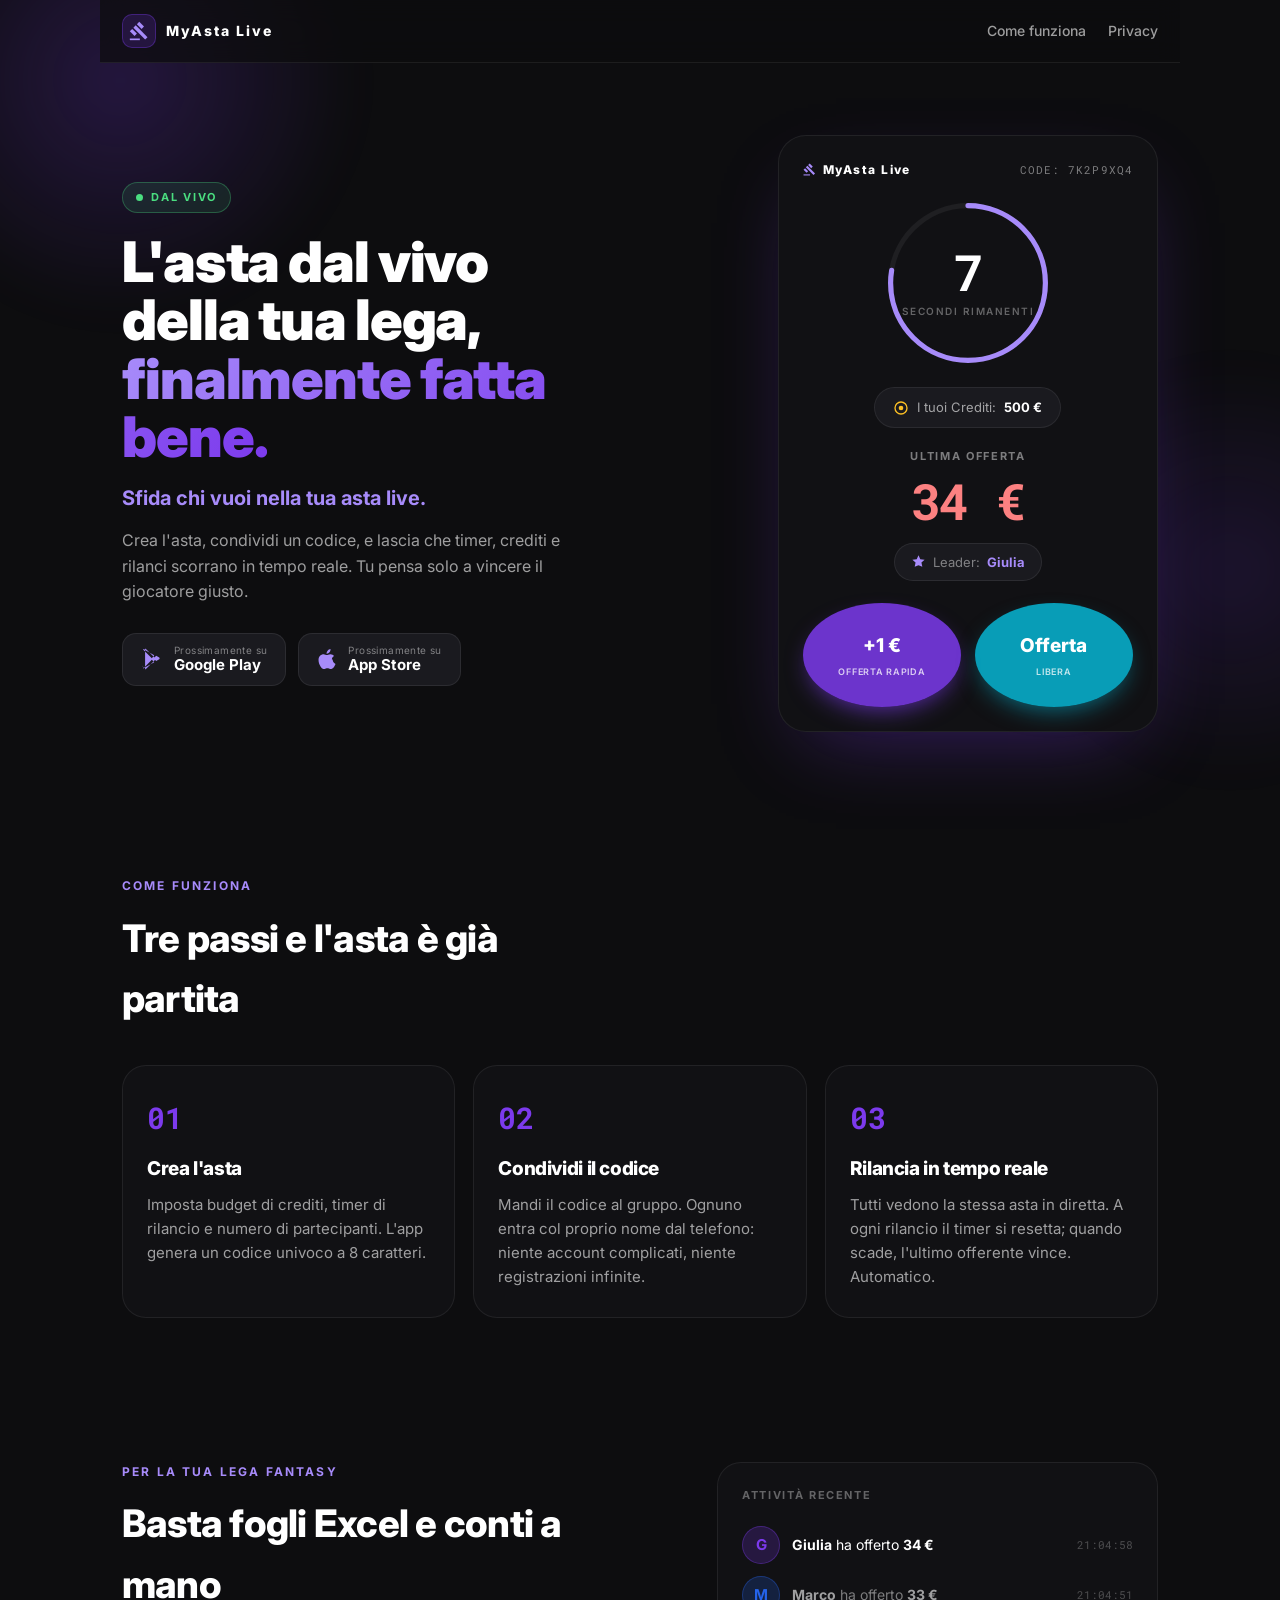
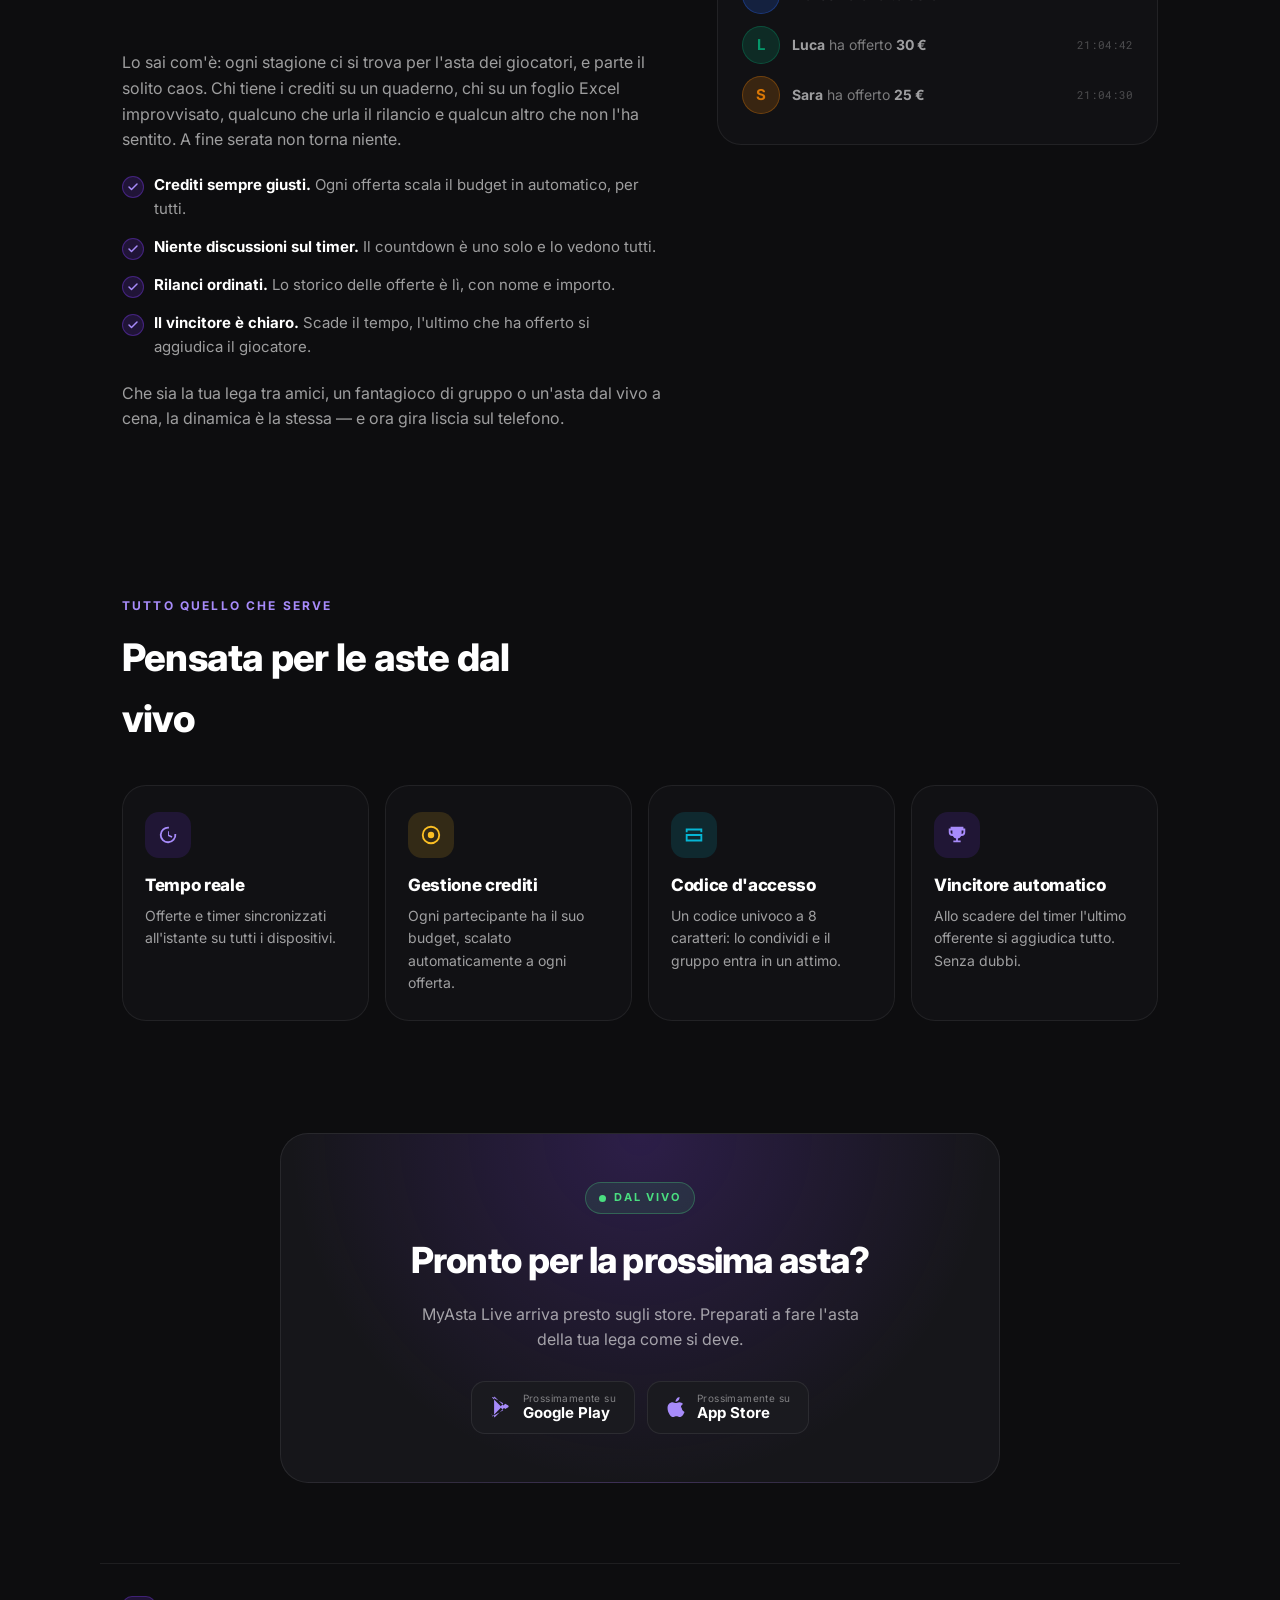
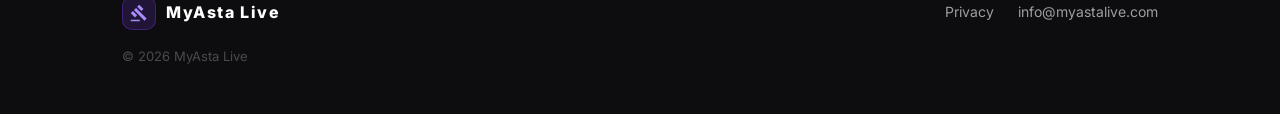
==== index.html @ bfded69b "feat: add landing page and privacy policy" ====
<!DOCTYPE html>
<html lang="it">
<head>
  <meta charset="UTF-8" />
  <meta name="viewport" content="width=device-width, initial-scale=1.0" />
  <title>MyAsta Live — Sfida chi vuoi nella tua asta live</title>
  <meta name="description" content="MyAsta Live: l'app per creare e partecipare ad aste dal vivo in tempo reale. Crea l'asta, condividi un codice, rilancia con timer e crediti gestiti in automatico." />
  <meta name="theme-color" content="#0D0D0F" />

  <!-- Open Graph / Twitter -->
  <meta property="og:type" content="website" />
  <meta property="og:title" content="MyAsta Live — Sfida chi vuoi nella tua asta live" />
  <meta property="og:description" content="Crea e gestisci aste dal vivo in tempo reale: codice d'accesso, timer di rilancio, crediti e vincitore automatico. Tutto dal telefono." />
  <meta property="og:url" content="https://myastalive.com/" />
  <meta property="og:image" content="branding/app_icon.png" />
  <meta name="twitter:card" content="summary_large_image" />
  <meta name="twitter:title" content="MyAsta Live — Sfida chi vuoi nella tua asta live" />
  <meta name="twitter:description" content="Crea e gestisci aste dal vivo in tempo reale, direttamente dal telefono." />
  <meta name="twitter:image" content="branding/app_icon.png" />

  <link rel="icon" type="image/png" href="branding/app_icon.png" />

  <!-- Google Fonts -->
  <link rel="preconnect" href="https://fonts.googleapis.com" />
  <link rel="preconnect" href="https://fonts.gstatic.com" crossorigin />
  <link href="https://fonts.googleapis.com/css2?family=Inter:wght@400;500;600;700;800;900&family=Roboto+Mono:wght@500;600;700&display=swap" rel="stylesheet" />

  <link rel="stylesheet" href="styles.css" />
</head>
<body>
  <!-- Glow ambientali di sfondo -->
  <div class="bg-glow bg-glow--1" aria-hidden="true"></div>
  <div class="bg-glow bg-glow--2" aria-hidden="true"></div>

  <!-- ===================== NAV ===================== -->
  <header class="nav">
    <a class="nav__brand" href="#top" aria-label="MyAsta Live — home">
      <span class="nav__logo" aria-hidden="true">
        <svg viewBox="0 0 24 24" width="20" height="20" role="img" aria-hidden="true">
          <g fill="#A78BFA">
            <path d="M1 21h12v2H1z"/>
            <path d="M5.245 8.07l2.83-2.827 14.14 14.142-2.828 2.828z"/>
            <path d="M12.317 1l5.657 5.656-2.83 2.83-5.654-5.66z"/>
            <path d="M3.825 9.485l5.657 5.657-2.828 2.83-5.66-5.66z"/>
          </g>
        </svg>
      </span>
      <span class="nav__name">MyAsta Live</span>
    </a>
    <nav class="nav__links" aria-label="Navigazione principale">
      <a href="#come-funziona">Come funziona</a>
      <a href="privacy.html">Privacy</a>
    </nav>
  </header>

  <main id="top">
    <!-- ===================== HERO ===================== -->
    <section class="hero">
      <div class="hero__copy">
        <span class="live-badge"><span class="live-badge__dot" aria-hidden="true"></span>DAL VIVO</span>
        <h1 class="hero__title">L'asta dal vivo<br />della tua lega,<br /><span class="grad">finalmente fatta bene.</span></h1>
        <p class="hero__subtitle">Sfida chi vuoi nella tua asta live.</p>
        <p class="hero__lead">Crea l'asta, condividi un codice, e lascia che timer, crediti e
          rilanci scorrano in tempo reale. Tu pensa solo a vincere il giocatore giusto.</p>

        <div class="store-cta" role="group" aria-label="Disponibilità sugli store">
          <span class="store-btn" aria-disabled="true">
            <svg class="store-btn__icon" viewBox="0 0 512 512" width="22" height="22" aria-hidden="true">
              <path fill="#A78BFA" d="M325 234L104 13a30 30 0 0 0-9 21v444a30 30 0 0 0 9 21l221-221-1-22zM47 480l205-205 56 56-217 125a30 30 0 0 1-44-12 30 30 0 0 1 0-36zM425 222l-72-41-62 62 62 62 72-41a30 30 0 0 0 0-42zM252 237L47 32a30 30 0 0 1 44 12l217 125-56 68z"/>
            </svg>
            <span class="store-btn__text">
              <small>Prossimamente su</small>
              <strong>Google Play</strong>
            </span>
          </span>
          <span class="store-btn" aria-disabled="true">
            <svg class="store-btn__icon" viewBox="0 0 384 512" width="20" height="20" aria-hidden="true">
              <path fill="#A78BFA" d="M318 268c-1-38 17-67 53-88-20-29-50-45-89-48-38-3-79 22-94 22-15 0-52-21-83-21-63 1-130 50-130 150 0 30 5 60 16 92 15 41 68 142 124 140 29-1 50-21 88-21 37 0 56 21 88 20 57-1 105-92 119-133-76-36-72-105-72-113zM256 84c30-36 27-69 26-81-26 2-57 18-74 39-19 22-30 49-27 79 29 2 56-14 75-37z"/>
            </svg>
            <span class="store-btn__text">
              <small>Prossimamente su</small>
              <strong>App Store</strong>
            </span>
          </span>
        </div>
      </div>

      <!-- ===== CARD SIGNATURE: asta live ===== -->
      <div class="auction-card" id="auctionCard" aria-label="Anteprima di un'asta dal vivo in corso">
        <div class="auction-card__top">
          <span class="auction-card__brand">
            <svg viewBox="0 0 24 24" width="13" height="13" aria-hidden="true">
              <g fill="#A78BFA">
                <path d="M1 21h12v2H1z"/>
                <path d="M5.245 8.07l2.83-2.827 14.14 14.142-2.828 2.828z"/>
                <path d="M12.317 1l5.657 5.656-2.83 2.83-5.654-5.66z"/>
                <path d="M3.825 9.485l5.657 5.657-2.828 2.83-5.66-5.66z"/>
              </g>
            </svg>
            MyAsta Live
          </span>
          <span class="auction-card__code">CODE: 7K2P9XQ4</span>
        </div>

        <!-- Timer ad arco -->
        <div class="timer" role="img" aria-label="Timer di rilancio dell'asta">
          <svg class="timer__svg" viewBox="0 0 200 200" width="172" height="172">
            <circle class="timer__track" cx="100" cy="100" r="90" />
            <circle class="timer__arc" id="timerArc" cx="100" cy="100" r="90"
                    transform="rotate(-90 100 100)" />
          </svg>
          <div class="timer__center">
            <span class="timer__value" id="timerValue">8</span>
            <span class="timer__label">SECONDI RIMANENTI</span>
          </div>
        </div>

        <!-- Crediti -->
        <div class="credits-pill">
          <svg viewBox="0 0 24 24" width="16" height="16" aria-hidden="true">
            <circle cx="12" cy="12" r="9" fill="none" stroke="#FBBF24" stroke-width="2"/>
            <circle cx="12" cy="12" r="3.5" fill="#FBBF24"/>
          </svg>
          <span>I tuoi Crediti:</span><strong>500 €</strong>
        </div>

        <!-- Offerta corrente -->
        <p class="auction-card__label">ULTIMA OFFERTA</p>
        <p class="auction-card__amount" id="bidAmount">34 €</p>

        <div class="leader-chip">
          <svg viewBox="0 0 24 24" width="15" height="15" aria-hidden="true">
            <path fill="#A78BFA" d="M12 2l2.9 6.3 6.9.7-5.1 4.6 1.4 6.8L12 17.8 5.9 20.4l1.4-6.8L2.2 9l6.9-.7z"/>
          </svg>
          <span>Leader:</span><strong id="leaderName">Giulia</strong>
        </div>

        <div class="bid-actions" aria-hidden="true">
          <span class="bid-btn bid-btn--quick">+1 €<small>OFFERTA RAPIDA</small></span>
          <span class="bid-btn bid-btn--free">Offerta<small>LIBERA</small></span>
        </div>
      </div>
    </section>

    <!-- ===================== COME FUNZIONA ===================== -->
    <section class="section" id="come-funziona">
      <p class="section__eyebrow">COME FUNZIONA</p>
      <h2 class="section__title">Tre passi e l'asta è già partita</h2>
      <div class="steps">
        <article class="step">
          <span class="step__num">01</span>
          <h3>Crea l'asta</h3>
          <p>Imposta budget di crediti, timer di rilancio e numero di partecipanti.
            L'app genera un codice univoco a 8 caratteri.</p>
        </article>
        <article class="step">
          <span class="step__num">02</span>
          <h3>Condividi il codice</h3>
          <p>Mandi il codice al gruppo. Ognuno entra col proprio nome dal telefono:
            niente account complicati, niente registrazioni infinite.</p>
        </article>
        <article class="step">
          <span class="step__num">03</span>
          <h3>Rilancia in tempo reale</h3>
          <p>Tutti vedono la stessa asta in diretta. A ogni rilancio il timer si resetta;
            quando scade, l'ultimo offerente vince. Automatico.</p>
        </article>
      </div>
    </section>

    <!-- ===================== PERCHÉ PIACE ALLE LEGHE ===================== -->
    <section class="section section--split" id="perche">
      <div class="split__text">
        <p class="section__eyebrow">PER LA TUA LEGA FANTASY</p>
        <h2 class="section__title">Basta fogli Excel e conti a mano</h2>
        <p class="split__lead">Lo sai com'è: ogni stagione ci si trova per l'asta dei giocatori,
          e parte il solito caos. Chi tiene i crediti su un quaderno, chi su un foglio Excel
          improvvisato, qualcuno che urla il rilancio e qualcun altro che non l'ha sentito.
          A fine serata non torna niente.</p>
        <ul class="check-list">
          <li><strong>Crediti sempre giusti.</strong> Ogni offerta scala il budget in automatico, per tutti.</li>
          <li><strong>Niente discussioni sul timer.</strong> Il countdown è uno solo e lo vedono tutti.</li>
          <li><strong>Rilanci ordinati.</strong> Lo storico delle offerte è lì, con nome e importo.</li>
          <li><strong>Il vincitore è chiaro.</strong> Scade il tempo, l'ultimo che ha offerto si aggiudica il giocatore.</li>
        </ul>
        <p class="split__lead">Che sia la tua lega tra amici, un fantagioco di gruppo o un'asta
          dal vivo a cena, la dinamica è la stessa — e ora gira liscia sul telefono.</p>
      </div>
      <div class="split__feed" aria-label="Esempio di storico offerte">
        <p class="feed__title">ATTIVITÀ RECENTE</p>
        <div class="feed__row feed__row--latest">
          <span class="feed__avatar" style="--c:#7C3AED">G</span>
          <p><strong>Giulia</strong> ha offerto <strong>34 €</strong></p>
          <time>21:04:58</time>
        </div>
        <div class="feed__row">
          <span class="feed__avatar" style="--c:#2563EB">M</span>
          <p><strong>Marco</strong> ha offerto <strong>33 €</strong></p>
          <time>21:04:51</time>
        </div>
        <div class="feed__row">
          <span class="feed__avatar" style="--c:#059669">L</span>
          <p><strong>Luca</strong> ha offerto <strong>30 €</strong></p>
          <time>21:04:42</time>
        </div>
        <div class="feed__row">
          <span class="feed__avatar" style="--c:#D97706">S</span>
          <p><strong>Sara</strong> ha offerto <strong>25 €</strong></p>
          <time>21:04:30</time>
        </div>
      </div>
    </section>

    <!-- ===================== FEATURE GRID ===================== -->
    <section class="section" id="funzioni">
      <p class="section__eyebrow">TUTTO QUELLO CHE SERVE</p>
      <h2 class="section__title">Pensata per le aste dal vivo</h2>
      <div class="features">
        <article class="feature">
          <span class="feature__icon feature__icon--violet" aria-hidden="true">
            <svg viewBox="0 0 24 24" width="22" height="22"><path fill="currentColor" d="M13 3a9 9 0 1 0 8 8h-2a7 7 0 1 1-6-6V3zm-1 5v5l4 2 .8-1.6L13 11.8V8h-1z"/></svg>
          </span>
          <h3>Tempo reale</h3>
          <p>Offerte e timer sincronizzati all'istante su tutti i dispositivi.</p>
        </article>
        <article class="feature">
          <span class="feature__icon feature__icon--gold" aria-hidden="true">
            <svg viewBox="0 0 24 24" width="22" height="22"><circle cx="12" cy="12" r="9" fill="none" stroke="currentColor" stroke-width="2"/><circle cx="12" cy="12" r="3.5" fill="currentColor"/></svg>
          </span>
          <h3>Gestione crediti</h3>
          <p>Ogni partecipante ha il suo budget, scalato automaticamente a ogni offerta.</p>
        </article>
        <article class="feature">
          <span class="feature__icon feature__icon--cyan" aria-hidden="true">
            <svg viewBox="0 0 24 24" width="22" height="22"><path fill="currentColor" d="M3 5h18v4h-2V7H5v2H3V5zm0 6h18v8H3v-8zm2 2v4h14v-4H5z"/></svg>
          </span>
          <h3>Codice d'accesso</h3>
          <p>Un codice univoco a 8 caratteri: lo condividi e il gruppo entra in un attimo.</p>
        </article>
        <article class="feature">
          <span class="feature__icon feature__icon--violet" aria-hidden="true">
            <svg viewBox="0 0 24 24" width="22" height="22"><path fill="currentColor" d="M5 3h14v2h2v4a4 4 0 0 1-4 4h-.5A5 5 0 0 1 13 15.9V18h3v2H8v-2h3v-2.1A5 5 0 0 1 7.5 13H7a4 4 0 0 1-4-4V5h2V3zm0 4v2a2 2 0 0 0 2 2V7H5zm14 0h-2v4a2 2 0 0 0 2-2V7z"/></svg>
          </span>
          <h3>Vincitore automatico</h3>
          <p>Allo scadere del timer l'ultimo offerente si aggiudica tutto. Senza dubbi.</p>
        </article>
      </div>
    </section>

    <!-- ===================== CTA FINALE ===================== -->
    <section class="final-cta">
      <div class="final-cta__inner">
        <span class="live-badge"><span class="live-badge__dot" aria-hidden="true"></span>DAL VIVO</span>
        <h2>Pronto per la prossima asta?</h2>
        <p>MyAsta Live arriva presto sugli store. Preparati a fare l'asta della tua lega
          come si deve.</p>
        <div class="store-cta store-cta--center" role="group" aria-label="Disponibilità sugli store">
          <span class="store-btn" aria-disabled="true">
            <svg class="store-btn__icon" viewBox="0 0 512 512" width="22" height="22" aria-hidden="true">
              <path fill="#A78BFA" d="M325 234L104 13a30 30 0 0 0-9 21v444a30 30 0 0 0 9 21l221-221-1-22zM47 480l205-205 56 56-217 125a30 30 0 0 1-44-12 30 30 0 0 1 0-36zM425 222l-72-41-62 62 62 62 72-41a30 30 0 0 0 0-42zM252 237L47 32a30 30 0 0 1 44 12l217 125-56 68z"/>
            </svg>
            <span class="store-btn__text"><small>Prossimamente su</small><strong>Google Play</strong></span>
          </span>
          <span class="store-btn" aria-disabled="true">
            <svg class="store-btn__icon" viewBox="0 0 384 512" width="20" height="20" aria-hidden="true">
              <path fill="#A78BFA" d="M318 268c-1-38 17-67 53-88-20-29-50-45-89-48-38-3-79 22-94 22-15 0-52-21-83-21-63 1-130 50-130 150 0 30 5 60 16 92 15 41 68 142 124 140 29-1 50-21 88-21 37 0 56 21 88 20 57-1 105-92 119-133-76-36-72-105-72-113zM256 84c30-36 27-69 26-81-26 2-57 18-74 39-19 22-30 49-27 79 29 2 56-14 75-37z"/>
            </svg>
            <span class="store-btn__text"><small>Prossimamente su</small><strong>App Store</strong></span>
          </span>
        </div>
      </div>
    </section>
  </main>

  <!-- ===================== FOOTER ===================== -->
  <footer class="footer">
    <div class="footer__brand">
      <span class="nav__logo" aria-hidden="true">
        <svg viewBox="0 0 24 24" width="18" height="18" aria-hidden="true">
          <g fill="#A78BFA">
            <path d="M1 21h12v2H1z"/>
            <path d="M5.245 8.07l2.83-2.827 14.14 14.142-2.828 2.828z"/>
            <path d="M12.317 1l5.657 5.656-2.83 2.83-5.654-5.66z"/>
            <path d="M3.825 9.485l5.657 5.657-2.828 2.83-5.66-5.66z"/>
          </g>
        </svg>
      </span>
      <span>MyAsta Live</span>
    </div>
    <nav class="footer__links" aria-label="Link footer">
      <a href="privacy.html">Privacy</a>
      <a href="mailto:info@myastalive.com">info@myastalive.com</a>
    </nav>
    <p class="footer__copy">© 2026 MyAsta Live</p>
  </footer>

  <script src="script.js"></script>
</body>
</html>
---- styles.css ----
/* =========================================================
   MyAsta Live — Landing page
   Palette e stile derivati 1:1 dal dark theme dell'app Flutter
   ========================================================= */

:root {
  --bg: #0D0D0F;
  --card: #111114;
  --card-2: #16161A;
  --surface: #1A1A1F;
  --surface-2: #1F1F25;

  --violet: #7C3AED;
  --violet-300: #A78BFA;
  --violet-700: #6D28D9;
  --cyan: #06B6D4;
  --gold: #FBBF24;
  --salmon: #FC8181;
  --green: #4ade80;

  --text: #FFFFFF;
  --text-60: rgba(255, 255, 255, 0.6);
  --text-45: rgba(255, 255, 255, 0.45);
  --text-35: rgba(255, 255, 255, 0.35);
  --text-25: rgba(255, 255, 255, 0.25);
  --border: rgba(255, 255, 255, 0.08);
  --border-soft: rgba(255, 255, 255, 0.07);

  --maxw: 1080px;
  --radius: 24px;
  --font: 'Inter', system-ui, -apple-system, Segoe UI, Roboto, sans-serif;
  --mono: 'Roboto Mono', ui-monospace, SFMono-Regular, Menlo, monospace;
}

* { box-sizing: border-box; }

html { scroll-behavior: smooth; }

body {
  margin: 0;
  background: var(--bg);
  color: var(--text);
  font-family: var(--font);
  line-height: 1.6;
  -webkit-font-smoothing: antialiased;
  overflow-x: hidden;
}

h1, h2, h3 { margin: 0; letter-spacing: -0.02em; }
p { margin: 0; }
a { color: inherit; text-decoration: none; }

:focus-visible {
  outline: 2px solid var(--violet-300);
  outline-offset: 3px;
  border-radius: 6px;
}

/* ===== Glow ambientali ===== */
.bg-glow {
  position: fixed;
  border-radius: 50%;
  filter: blur(20px);
  pointer-events: none;
  z-index: 0;
}
.bg-glow--1 {
  top: -160px; left: -120px;
  width: 480px; height: 480px;
  background: radial-gradient(circle, rgba(124, 58, 237, 0.22), transparent 70%);
}
.bg-glow--2 {
  top: 40%; right: -160px;
  width: 420px; height: 420px;
  background: radial-gradient(circle, rgba(124, 58, 237, 0.14), transparent 70%);
}

/* ===== Layout helpers ===== */
main { position: relative; z-index: 1; }

.section {
  max-width: var(--maxw);
  margin: 0 auto;
  padding: 72px 22px;
}

.section__eyebrow {
  color: var(--violet-300);
  font-size: 12px;
  font-weight: 700;
  letter-spacing: 0.18em;
  margin-bottom: 12px;
}
.section__title {
  font-size: clamp(26px, 5vw, 38px);
  font-weight: 800;
  margin-bottom: 36px;
  max-width: 18ch;
}

/* ===================== NAV ===================== */
.nav {
  position: sticky;
  top: 0;
  z-index: 20;
  display: flex;
  align-items: center;
  justify-content: space-between;
  gap: 16px;
  padding: 14px 22px;
  max-width: var(--maxw);
  margin: 0 auto;
  background: rgba(13, 13, 15, 0.72);
  backdrop-filter: blur(12px);
  border-bottom: 1px solid var(--border-soft);
}
.nav__brand { display: flex; align-items: center; gap: 10px; }
.nav__logo {
  display: inline-grid;
  place-items: center;
  width: 34px; height: 34px;
  border-radius: 10px;
  background: rgba(124, 58, 237, 0.18);
  border: 1px solid rgba(124, 58, 237, 0.35);
}
.nav__name { font-weight: 800; letter-spacing: 0.14em; font-size: 14px; }
.nav__links { display: flex; gap: 22px; }
.nav__links a {
  color: var(--text-60);
  font-size: 14px;
  font-weight: 500;
  transition: color 0.2s;
}
.nav__links a:hover { color: var(--text); }

/* ===================== HERO ===================== */
.hero {
  max-width: var(--maxw);
  margin: 0 auto;
  padding: 56px 22px 40px;
  display: grid;
  grid-template-columns: 1fr;
  gap: 48px;
  align-items: center;
}

.live-badge {
  display: inline-flex;
  align-items: center;
  gap: 8px;
  padding: 6px 13px;
  border-radius: 50px;
  background: rgba(74, 222, 128, 0.1);
  border: 1px solid rgba(74, 222, 128, 0.3);
  color: var(--green);
  font-size: 11px;
  font-weight: 700;
  letter-spacing: 0.16em;
}
.live-badge__dot {
  width: 7px; height: 7px;
  border-radius: 50%;
  background: var(--green);
  box-shadow: 0 0 0 0 rgba(74, 222, 128, 0.6);
  animation: pulse-dot 1.6s infinite;
}
@keyframes pulse-dot {
  0%   { box-shadow: 0 0 0 0 rgba(74, 222, 128, 0.55); }
  70%  { box-shadow: 0 0 0 8px rgba(74, 222, 128, 0); }
  100% { box-shadow: 0 0 0 0 rgba(74, 222, 128, 0); }
}

.hero__title {
  font-size: clamp(34px, 7vw, 56px);
  font-weight: 900;
  line-height: 1.04;
  margin: 20px 0 16px;
}
.grad {
  background: linear-gradient(120deg, var(--violet-300), var(--violet));
  -webkit-background-clip: text;
  background-clip: text;
  color: transparent;
}
.hero__subtitle {
  font-size: clamp(17px, 3.4vw, 20px);
  font-weight: 700;
  color: var(--violet-300);
  margin-bottom: 14px;
}
.hero__lead {
  color: var(--text-60);
  font-size: 16px;
  max-width: 46ch;
  margin-bottom: 28px;
}

/* ===== Store CTA ===== */
.store-cta { display: flex; flex-wrap: wrap; gap: 12px; }
.store-cta--center { justify-content: center; }
.store-btn {
  display: inline-flex;
  align-items: center;
  gap: 11px;
  padding: 11px 18px;
  border-radius: 14px;
  background: var(--surface);
  border: 1px solid var(--border);
  cursor: default;
  transition: transform 0.2s, border-color 0.2s;
}
.store-btn:hover { transform: translateY(-2px); border-color: rgba(124, 58, 237, 0.45); }
.store-btn__text { display: flex; flex-direction: column; line-height: 1.15; text-align: left; }
.store-btn__text small { font-size: 10px; color: var(--text-45); letter-spacing: 0.04em; }
.store-btn__text strong { font-size: 15px; font-weight: 700; }

/* ===================== CARD SIGNATURE ===================== */
.auction-card {
  justify-self: center;
  width: 100%;
  max-width: 380px;
  padding: 24px;
  background: var(--card);
  border: 1px solid var(--border-soft);
  border-radius: 28px;
  box-shadow: 0 30px 80px -30px rgba(124, 58, 237, 0.4);
}
.auction-card__top {
  display: flex;
  align-items: center;
  justify-content: space-between;
  margin-bottom: 18px;
}
.auction-card__brand {
  display: inline-flex;
  align-items: center;
  gap: 7px;
  font-size: 12px;
  font-weight: 800;
  letter-spacing: 0.12em;
}
.auction-card__code {
  font-family: var(--mono);
  font-size: 11px;
  color: var(--text-45);
  letter-spacing: 0.1em;
}

/* Timer ad arco */
.timer {
  position: relative;
  width: 172px; height: 172px;
  margin: 4px auto 18px;
  display: grid;
  place-items: center;
}
.timer.is-urgent { animation: timer-pulse 0.8s ease-in-out infinite alternate; }
@keyframes timer-pulse {
  from { transform: scale(1); }
  to   { transform: scale(1.06); }
}
.timer__svg { position: absolute; inset: 0; margin: auto; }
.timer__track {
  fill: none;
  stroke: rgba(255, 255, 255, 0.06);
  stroke-width: 6;
}
.timer__arc {
  fill: none;
  stroke: var(--violet-300);
  stroke-width: 6;
  stroke-linecap: round;
  transition: stroke 0.3s;
}
.timer__center { text-align: center; }
.timer__value {
  display: block;
  font-family: var(--mono);
  font-size: 50px;
  font-weight: 700;
  line-height: 1;
  letter-spacing: -0.04em;
}
.timer__label {
  display: block;
  margin-top: 6px;
  font-size: 10px;
  font-weight: 600;
  letter-spacing: 0.15em;
  color: var(--text-35);
}

/* Crediti pill */
.credits-pill {
  display: flex;
  align-items: center;
  justify-content: center;
  gap: 8px;
  margin: 0 auto 20px;
  width: fit-content;
  padding: 9px 18px;
  border-radius: 50px;
  background: var(--surface);
  border: 1px solid var(--border-soft);
  font-size: 13px;
  color: var(--text-60);
}
.credits-pill strong { color: var(--text); font-weight: 700; }

.auction-card__label {
  text-align: center;
  font-size: 11px;
  font-weight: 700;
  letter-spacing: 0.15em;
  color: var(--text-45);
}
.auction-card__amount {
  text-align: center;
  font-family: var(--mono);
  font-size: 50px;
  font-weight: 700;
  letter-spacing: -0.03em;
  line-height: 1.1;
  color: var(--salmon);
  margin: 8px 0 14px;
  transition: transform 0.18s ease;
}
.auction-card__amount.bump { transform: scale(1.12); }

.leader-chip {
  display: flex;
  align-items: center;
  justify-content: center;
  gap: 7px;
  margin: 0 auto 22px;
  width: fit-content;
  padding: 8px 16px;
  border-radius: 50px;
  background: var(--surface);
  border: 1px solid var(--border);
  font-size: 13px;
  color: var(--text-45);
}
.leader-chip strong { color: var(--violet-300); font-weight: 700; }

.bid-actions { display: flex; gap: 14px; }
.bid-btn {
  flex: 1;
  display: flex;
  flex-direction: column;
  align-items: center;
  justify-content: center;
  aspect-ratio: 1 / 1;
  max-height: 104px;
  border-radius: 50%;
  font-size: 19px;
  font-weight: 800;
  color: #fff;
}
.bid-btn small {
  margin-top: 4px;
  font-size: 9px;
  font-weight: 600;
  letter-spacing: 0.08em;
  opacity: 0.75;
}
.bid-btn--quick {
  background: rgba(124, 58, 237, 0.85);
  box-shadow: 0 10px 24px -8px rgba(124, 58, 237, 0.7);
}
.bid-btn--free {
  background: rgba(6, 182, 212, 0.85);
  box-shadow: 0 10px 24px -8px rgba(6, 182, 212, 0.6);
}

/* ===================== COME FUNZIONA ===================== */
.steps {
  display: grid;
  grid-template-columns: 1fr;
  gap: 18px;
}
.step {
  padding: 28px 24px;
  background: var(--card);
  border: 1px solid var(--border-soft);
  border-radius: var(--radius);
}
.step__num {
  display: block;
  font-family: var(--mono);
  font-size: 30px;
  font-weight: 700;
  color: var(--violet);
  margin-bottom: 12px;
}
.step h3 { font-size: 19px; font-weight: 800; margin-bottom: 8px; }
.step p { color: var(--text-60); font-size: 15px; }

/* ===================== SPLIT / PERCHÉ ===================== */
.section--split {
  display: grid;
  grid-template-columns: 1fr;
  gap: 40px;
  align-items: start;
}
.split__lead { color: var(--text-60); font-size: 16px; margin-bottom: 20px; }
.check-list { list-style: none; padding: 0; margin: 0 0 22px; display: grid; gap: 14px; }
.check-list li {
  position: relative;
  padding-left: 32px;
  color: var(--text-60);
  font-size: 15px;
}
.check-list li strong { color: var(--text); font-weight: 700; }
.check-list li::before {
  content: "";
  position: absolute;
  left: 0; top: 3px;
  width: 20px; height: 20px;
  border-radius: 50%;
  background: rgba(124, 58, 237, 0.18) url("data:image/svg+xml,%3Csvg xmlns='http://www.w3.org/2000/svg' width='12' height='12' viewBox='0 0 24 24' fill='none' stroke='%23A78BFA' stroke-width='3' stroke-linecap='round' stroke-linejoin='round'%3E%3Cpolyline points='20 6 9 17 4 12'/%3E%3C/svg%3E") center / 12px no-repeat;
  border: 1px solid rgba(124, 58, 237, 0.4);
}

/* Feed di esempio */
.split__feed {
  padding: 24px;
  background: var(--card);
  border: 1px solid var(--border-soft);
  border-radius: var(--radius);
}
.feed__title {
  font-size: 11px;
  font-weight: 700;
  letter-spacing: 0.15em;
  color: var(--text-35);
  margin-bottom: 16px;
}
.feed__row {
  display: flex;
  align-items: center;
  gap: 12px;
  padding: 6px 0;
}
.feed__row p { flex: 1; font-size: 14px; color: var(--text-45); }
.feed__row p strong { color: var(--text-60); font-weight: 700; }
.feed__row--latest p { color: var(--text); }
.feed__row--latest p strong { color: var(--text); }
.feed__row time { font-family: var(--mono); font-size: 11px; color: var(--text-25); }
.feed__avatar {
  display: grid;
  place-items: center;
  width: 38px; height: 38px;
  border-radius: 50%;
  background: color-mix(in srgb, var(--c) 20%, transparent);
  border: 1.5px solid color-mix(in srgb, var(--c) 35%, transparent);
  color: var(--c);
  font-weight: 700;
  font-size: 15px;
}

/* ===================== FEATURE GRID ===================== */
.features {
  display: grid;
  grid-template-columns: 1fr;
  gap: 16px;
}
.feature {
  padding: 26px 22px;
  background: var(--card);
  border: 1px solid var(--border-soft);
  border-radius: var(--radius);
}
.feature__icon {
  display: grid;
  place-items: center;
  width: 46px; height: 46px;
  border-radius: 14px;
  margin-bottom: 14px;
}
.feature__icon--violet { background: rgba(124, 58, 237, 0.15); color: var(--violet-300); }
.feature__icon--gold   { background: rgba(251, 191, 36, 0.14); color: var(--gold); }
.feature__icon--cyan   { background: rgba(6, 182, 212, 0.14); color: var(--cyan); }
.feature h3 { font-size: 17px; font-weight: 800; margin-bottom: 6px; }
.feature p { color: var(--text-60); font-size: 14px; }

/* ===================== FINAL CTA ===================== */
.final-cta { padding: 40px 22px 80px; }
.final-cta__inner {
  max-width: 720px;
  margin: 0 auto;
  text-align: center;
  padding: 48px 28px;
  border-radius: 28px;
  background:
    radial-gradient(circle at 50% 0%, rgba(124, 58, 237, 0.22), transparent 70%),
    var(--card-2);
  border: 1px solid var(--border);
}
.final-cta__inner h2 {
  font-size: clamp(26px, 5vw, 36px);
  font-weight: 800;
  margin: 18px 0 12px;
}
.final-cta__inner p { color: var(--text-60); font-size: 16px; max-width: 46ch; margin: 0 auto 28px; }

/* ===================== FOOTER ===================== */
.footer {
  max-width: var(--maxw);
  margin: 0 auto;
  padding: 32px 22px 48px;
  border-top: 1px solid var(--border-soft);
  display: flex;
  flex-wrap: wrap;
  align-items: center;
  gap: 16px 28px;
}
.footer__brand { display: flex; align-items: center; gap: 10px; font-weight: 800; letter-spacing: 0.1em; }
.footer__links { display: flex; gap: 24px; margin-left: auto; }
.footer__links a { color: var(--text-60); font-size: 14px; transition: color 0.2s; }
.footer__links a:hover { color: var(--text); }
.footer__copy { width: 100%; color: var(--text-25); font-size: 13px; }

/* ===================== RESPONSIVE ===================== */
@media (min-width: 720px) {
  .steps { grid-template-columns: repeat(3, 1fr); }
  .features { grid-template-columns: repeat(2, 1fr); }
}
@media (min-width: 980px) {
  .hero {
    grid-template-columns: 1.05fr 0.95fr;
    padding-top: 72px;
    padding-bottom: 72px;
  }
  .auction-card { justify-self: end; }
  .section--split { grid-template-columns: 1.1fr 0.9fr; gap: 56px; }
  .split__feed { position: sticky; top: 90px; }
  .features { grid-template-columns: repeat(4, 1fr); }
}

/* ===================== REDUCED MOTION ===================== */
@media (prefers-reduced-motion: reduce) {
  html { scroll-behavior: auto; }
  *, *::before, *::after {
    animation-duration: 0.001ms !important;
    animation-iteration-count: 1 !important;
    transition-duration: 0.001ms !important;
  }
  .timer.is-urgent { animation: none; }
}
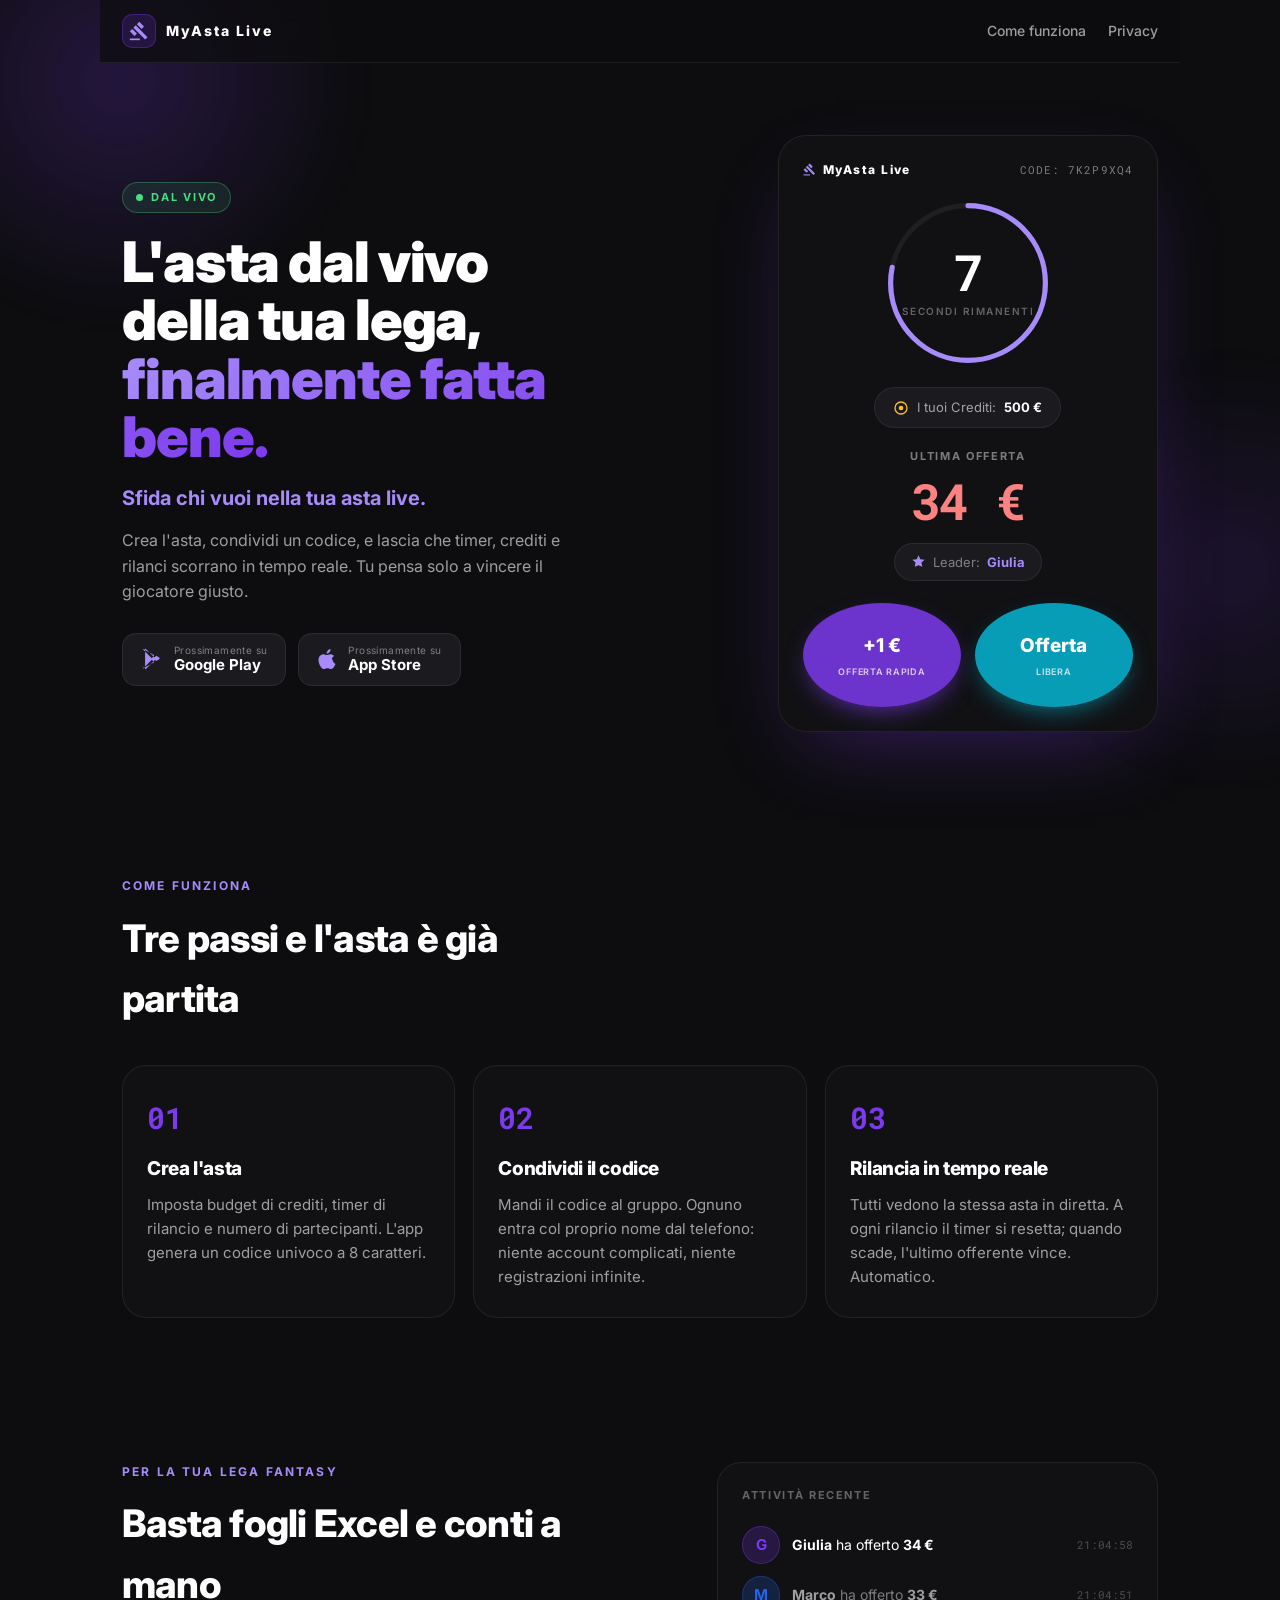
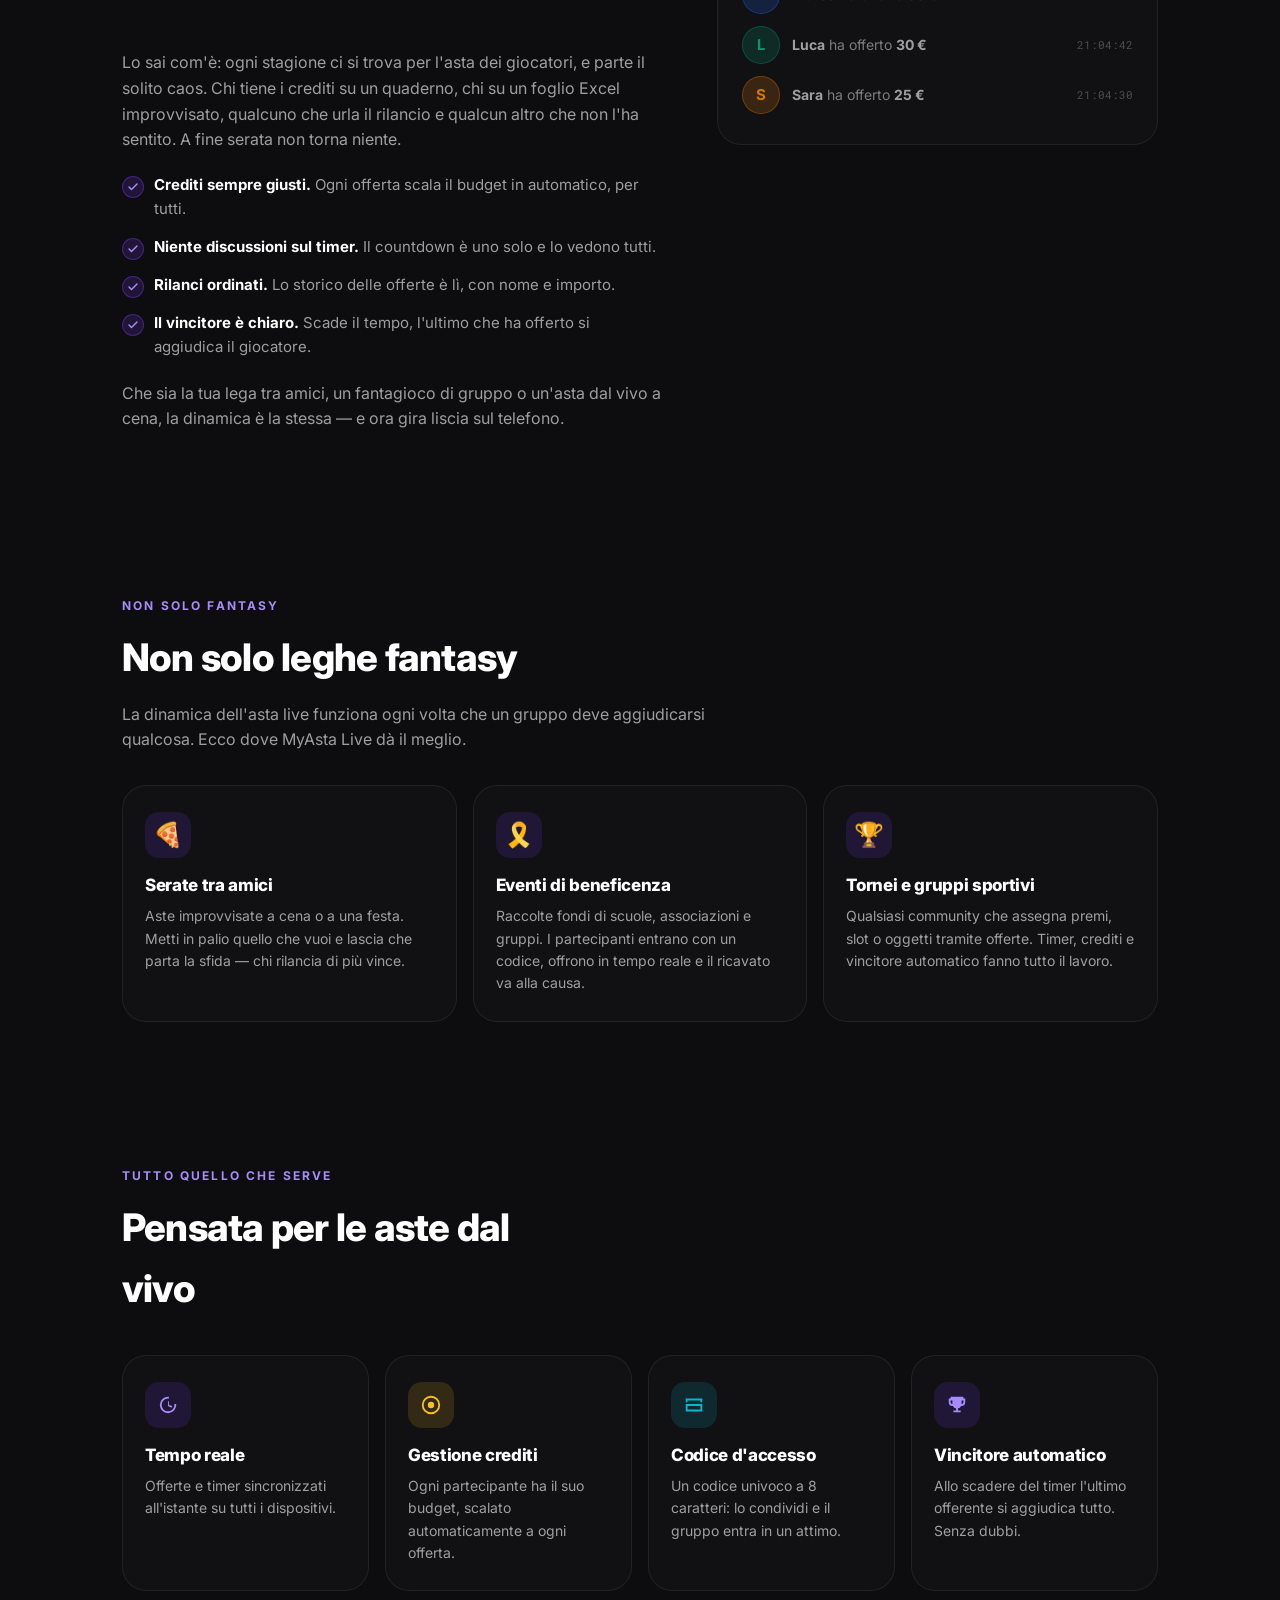
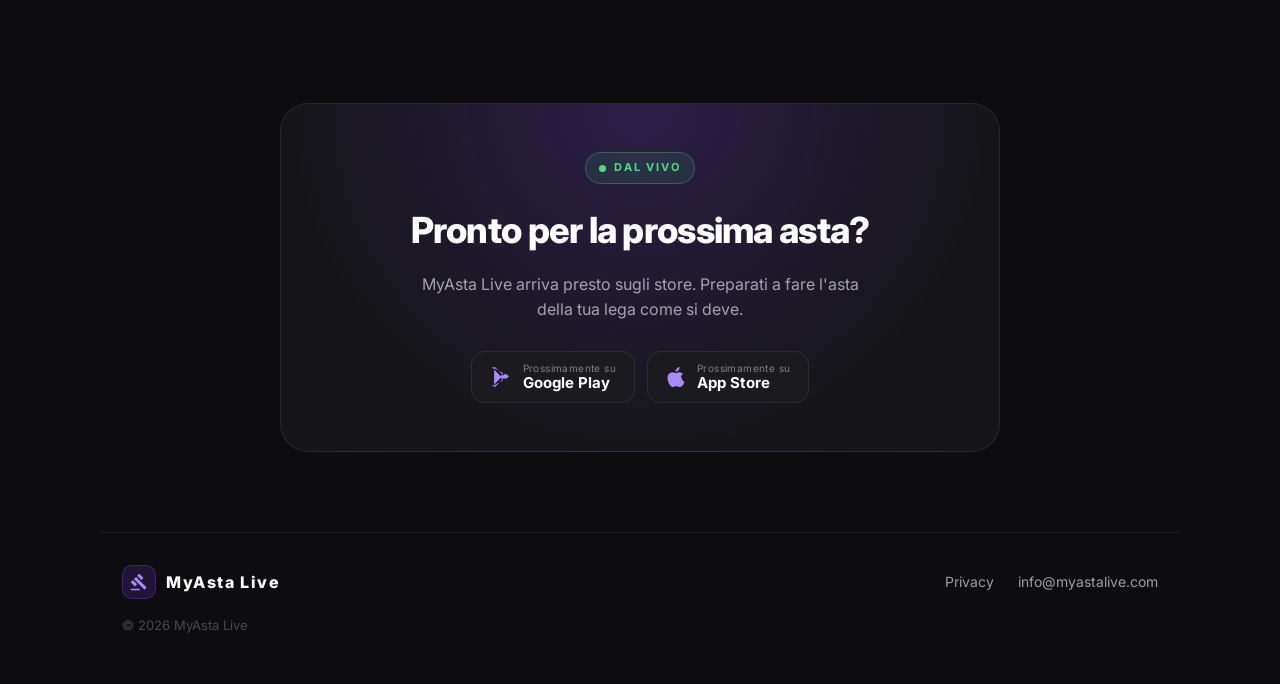
==== commit 97ae866b: "add new section" ====
--- a/index.html
+++ b/index.html
@@ -208,6 +208,34 @@
           <p><strong>Sara</strong> ha offerto <strong>25 €</strong></p>
           <time>21:04:30</time>
         </div>
+      </div>
+    </section>
+
+    <!-- ===================== NON SOLO LEGHE FANTASY ===================== -->
+    <section class="section" id="oltre-fantasy">
+      <p class="section__eyebrow">NON SOLO FANTASY</p>
+      <h2 class="section__title">Non solo leghe fantasy</h2>
+      <p class="section__lead">La dinamica dell'asta live funziona ogni volta che un gruppo
+        deve aggiudicarsi qualcosa. Ecco dove MyAsta Live dà il meglio.</p>
+      <div class="use-cases">
+        <article class="feature">
+          <span class="feature__icon feature__icon--violet feature__icon--emoji" aria-hidden="true">🍕</span>
+          <h3>Serate tra amici</h3>
+          <p>Aste improvvisate a cena o a una festa. Metti in palio quello che vuoi e lascia
+            che parta la sfida — chi rilancia di più vince.</p>
+        </article>
+        <article class="feature">
+          <span class="feature__icon feature__icon--violet feature__icon--emoji" aria-hidden="true">🎗️</span>
+          <h3>Eventi di beneficenza</h3>
+          <p>Raccolte fondi di scuole, associazioni e gruppi. I partecipanti entrano con un
+            codice, offrono in tempo reale e il ricavato va alla causa.</p>
+        </article>
+        <article class="feature">
+          <span class="feature__icon feature__icon--violet feature__icon--emoji" aria-hidden="true">🏆</span>
+          <h3>Tornei e gruppi sportivi</h3>
+          <p>Qualsiasi community che assegna premi, slot o oggetti tramite offerte. Timer,
+            crediti e vincitore automatico fanno tutto il lavoro.</p>
+        </article>
       </div>
     </section>
 
--- a/styles.css
+++ b/styles.css
@@ -483,6 +483,21 @@
 .feature__icon--cyan   { background: rgba(6, 182, 212, 0.14); color: var(--cyan); }
 .feature h3 { font-size: 17px; font-weight: 800; margin-bottom: 6px; }
 .feature p { color: var(--text-60); font-size: 14px; }
+
+/* ===================== NON SOLO LEGHE FANTASY ===================== */
+.section__lead {
+  color: var(--text-60);
+  font-size: 16px;
+  max-width: 60ch;
+  margin-bottom: 32px;
+}
+#oltre-fantasy .section__title { margin-bottom: 14px; }
+.use-cases {
+  display: grid;
+  grid-template-columns: 1fr;
+  gap: 16px;
+}
+.feature__icon--emoji { font-size: 24px; line-height: 1; }
 
 /* ===================== FINAL CTA ===================== */
 .final-cta { padding: 40px 22px 80px; }
@@ -524,6 +539,7 @@
 /* ===================== RESPONSIVE ===================== */
 @media (min-width: 720px) {
   .steps { grid-template-columns: repeat(3, 1fr); }
+  .use-cases { grid-template-columns: repeat(3, 1fr); }
   .features { grid-template-columns: repeat(2, 1fr); }
 }
 @media (min-width: 980px) {
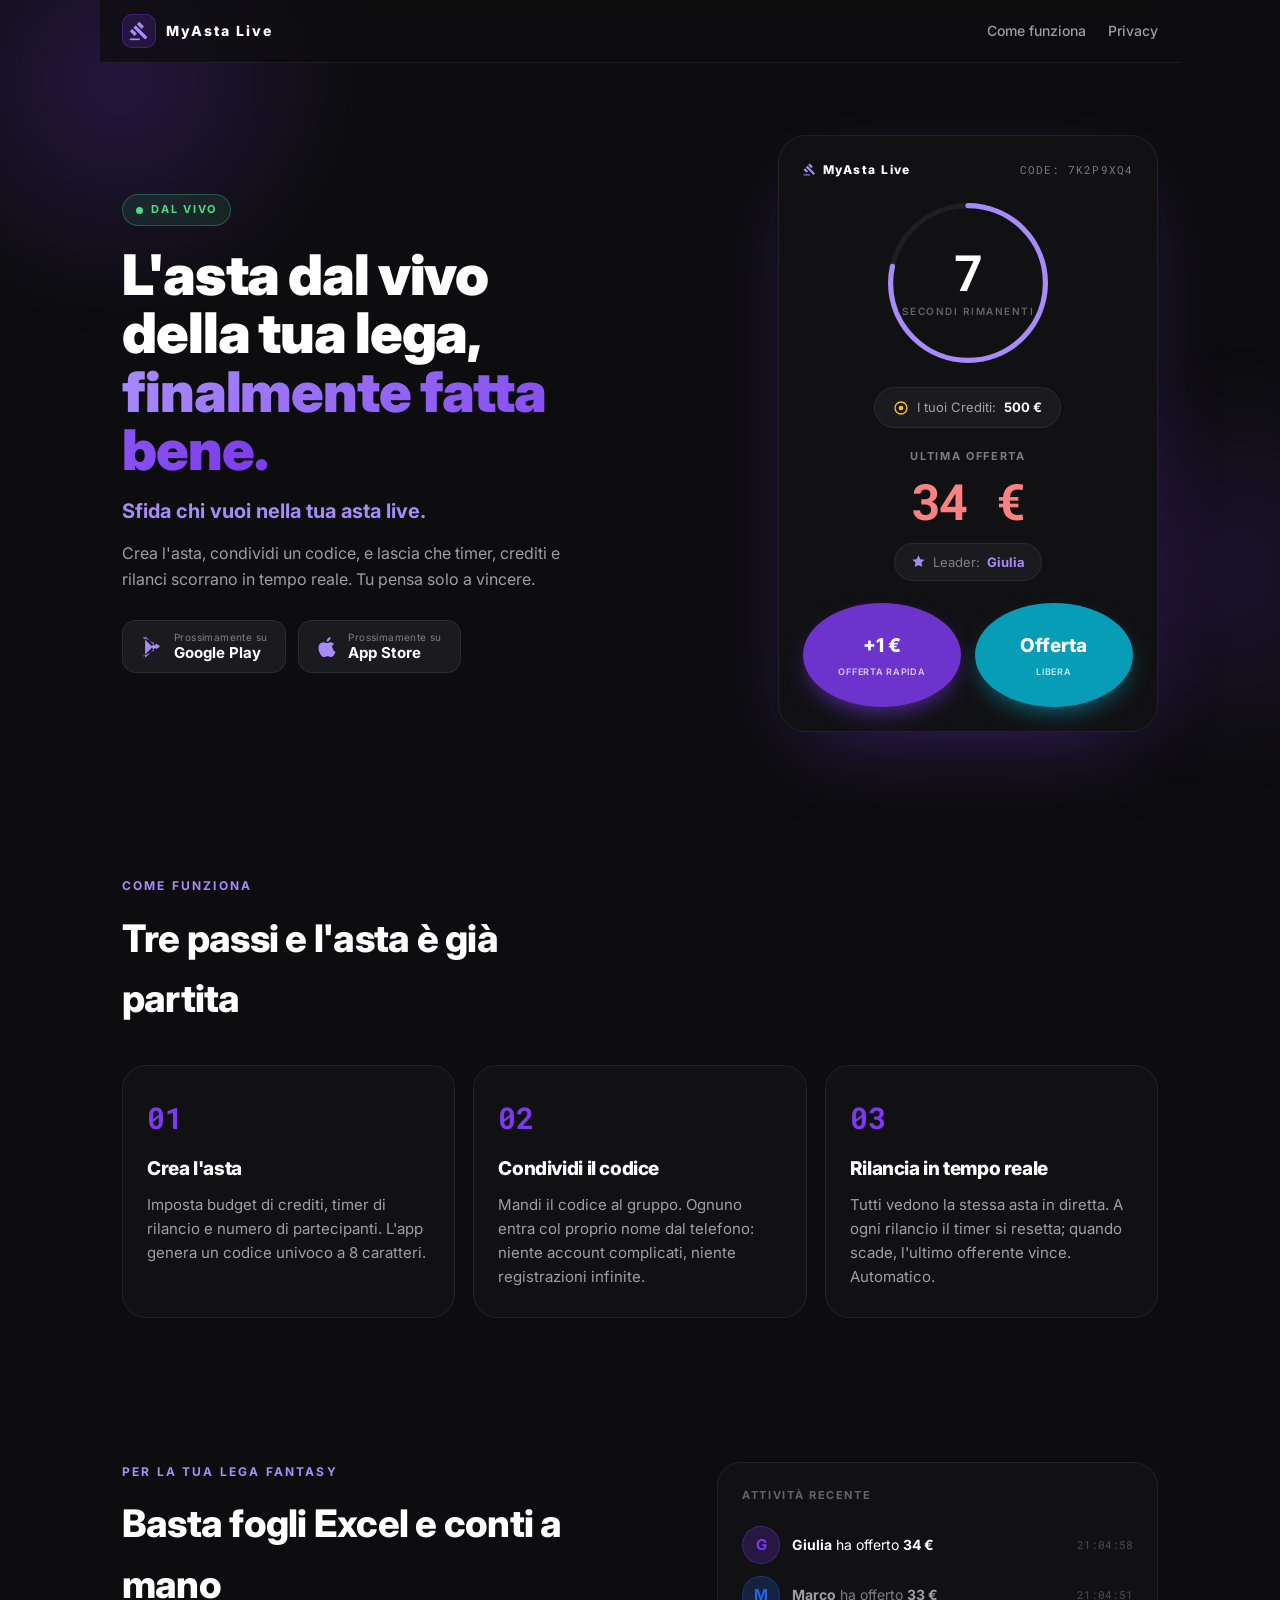
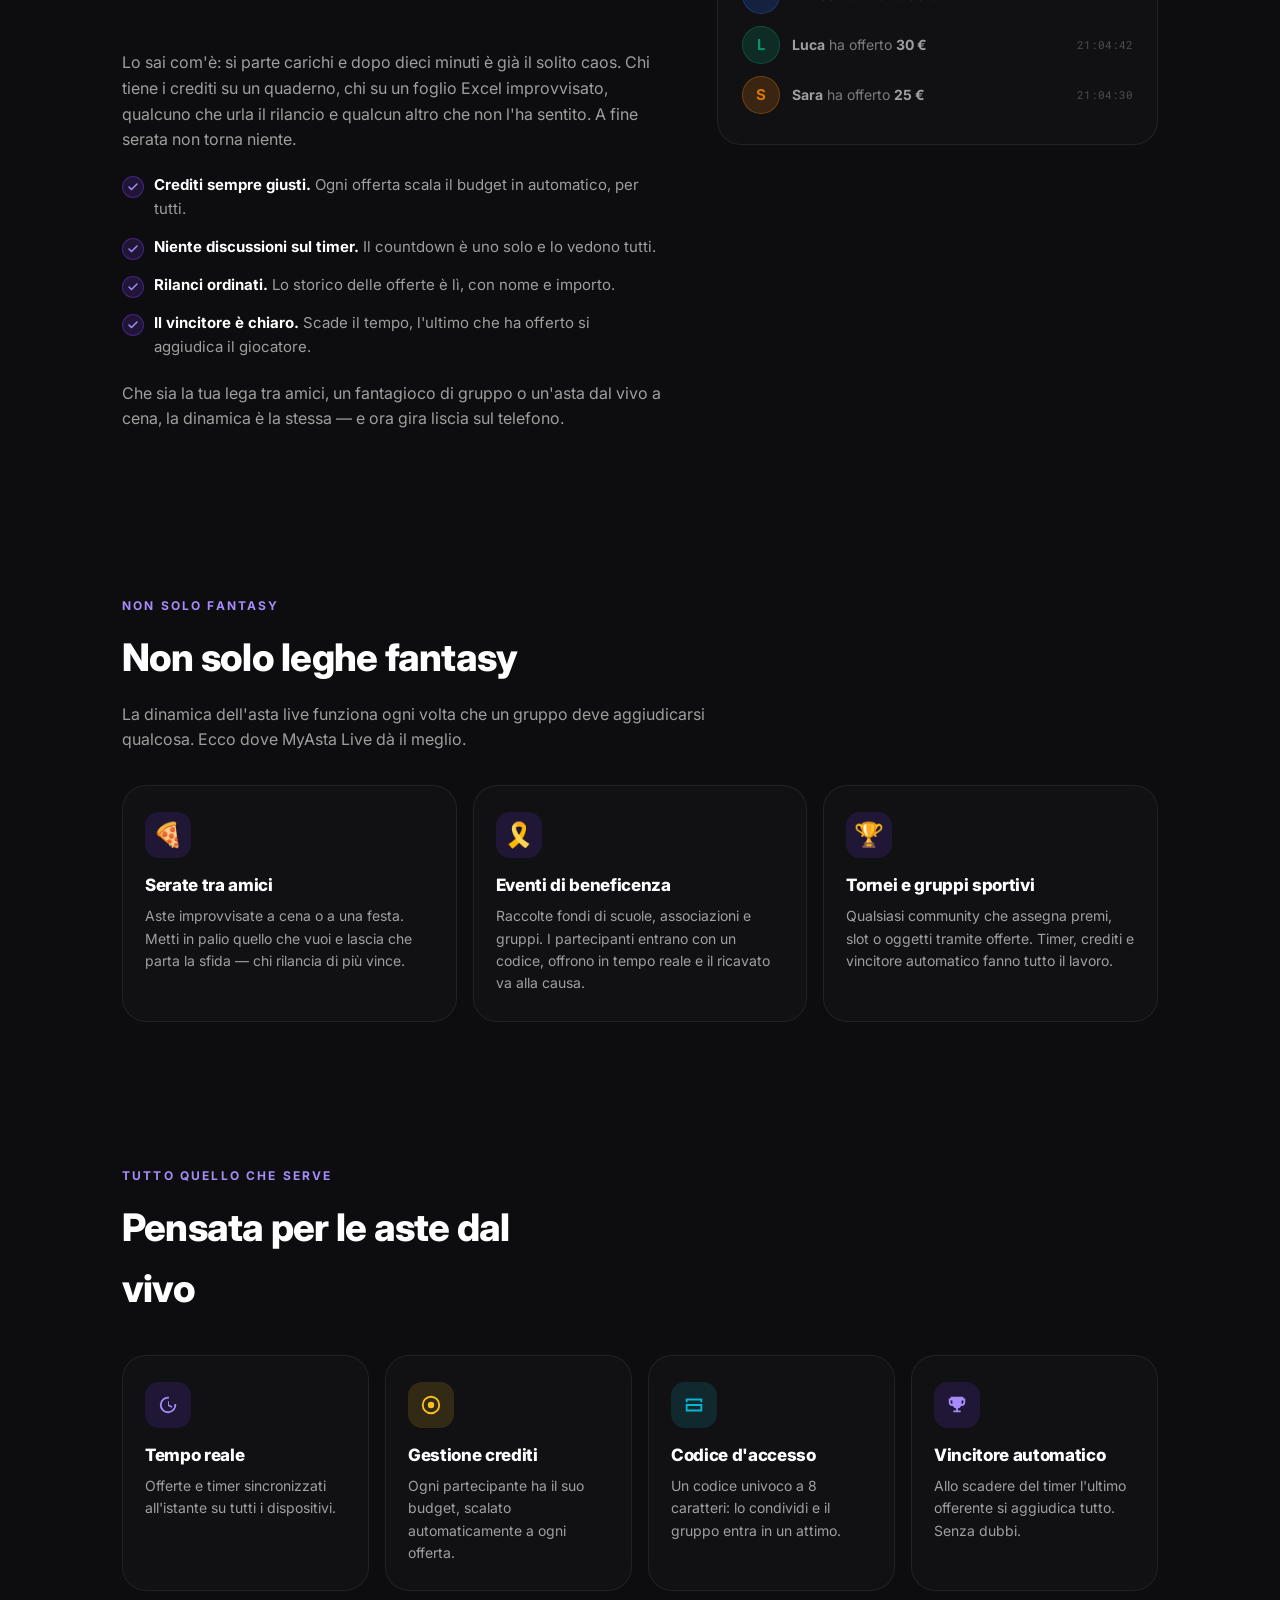
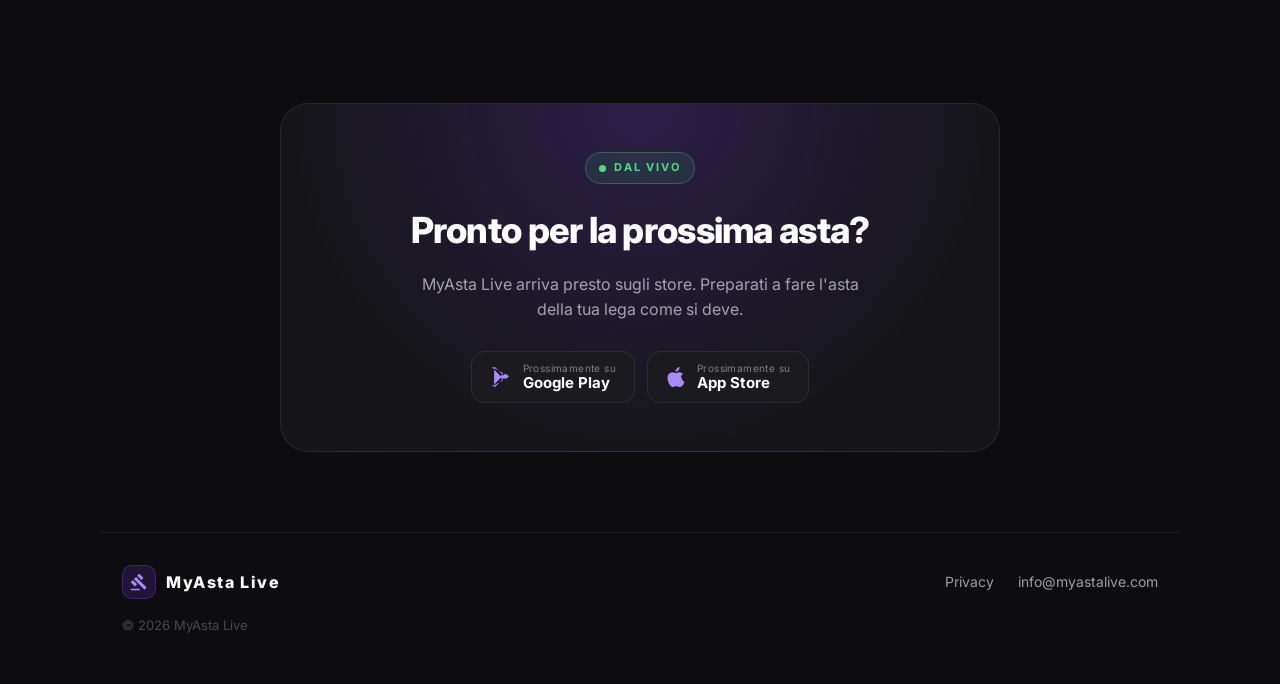
==== commit 7a24f4cc: "update descriptions" ====
--- a/index.html
+++ b/index.html
@@ -61,7 +61,7 @@
         <h1 class="hero__title">L'asta dal vivo<br />della tua lega,<br /><span class="grad">finalmente fatta bene.</span></h1>
         <p class="hero__subtitle">Sfida chi vuoi nella tua asta live.</p>
         <p class="hero__lead">Crea l'asta, condividi un codice, e lascia che timer, crediti e
-          rilanci scorrano in tempo reale. Tu pensa solo a vincere il giocatore giusto.</p>
+          rilanci scorrano in tempo reale. Tu pensa solo a vincere.</p>
 
         <div class="store-cta" role="group" aria-label="Disponibilità sugli store">
           <span class="store-btn" aria-disabled="true">
@@ -173,10 +173,9 @@
       <div class="split__text">
         <p class="section__eyebrow">PER LA TUA LEGA FANTASY</p>
         <h2 class="section__title">Basta fogli Excel e conti a mano</h2>
-        <p class="split__lead">Lo sai com'è: ogni stagione ci si trova per l'asta dei giocatori,
-          e parte il solito caos. Chi tiene i crediti su un quaderno, chi su un foglio Excel
-          improvvisato, qualcuno che urla il rilancio e qualcun altro che non l'ha sentito.
-          A fine serata non torna niente.</p>
+        <p class="split__lead">Lo sai com'è: si parte carichi e dopo dieci minuti è già il solito caos.
+          Chi tiene i crediti su un quaderno, chi su un foglio Excel improvvisato, qualcuno che urla
+          il rilancio e qualcun altro che non l'ha sentito. A fine serata non torna niente.</p>
         <ul class="check-list">
           <li><strong>Crediti sempre giusti.</strong> Ogni offerta scala il budget in automatico, per tutti.</li>
           <li><strong>Niente discussioni sul timer.</strong> Il countdown è uno solo e lo vedono tutti.</li>
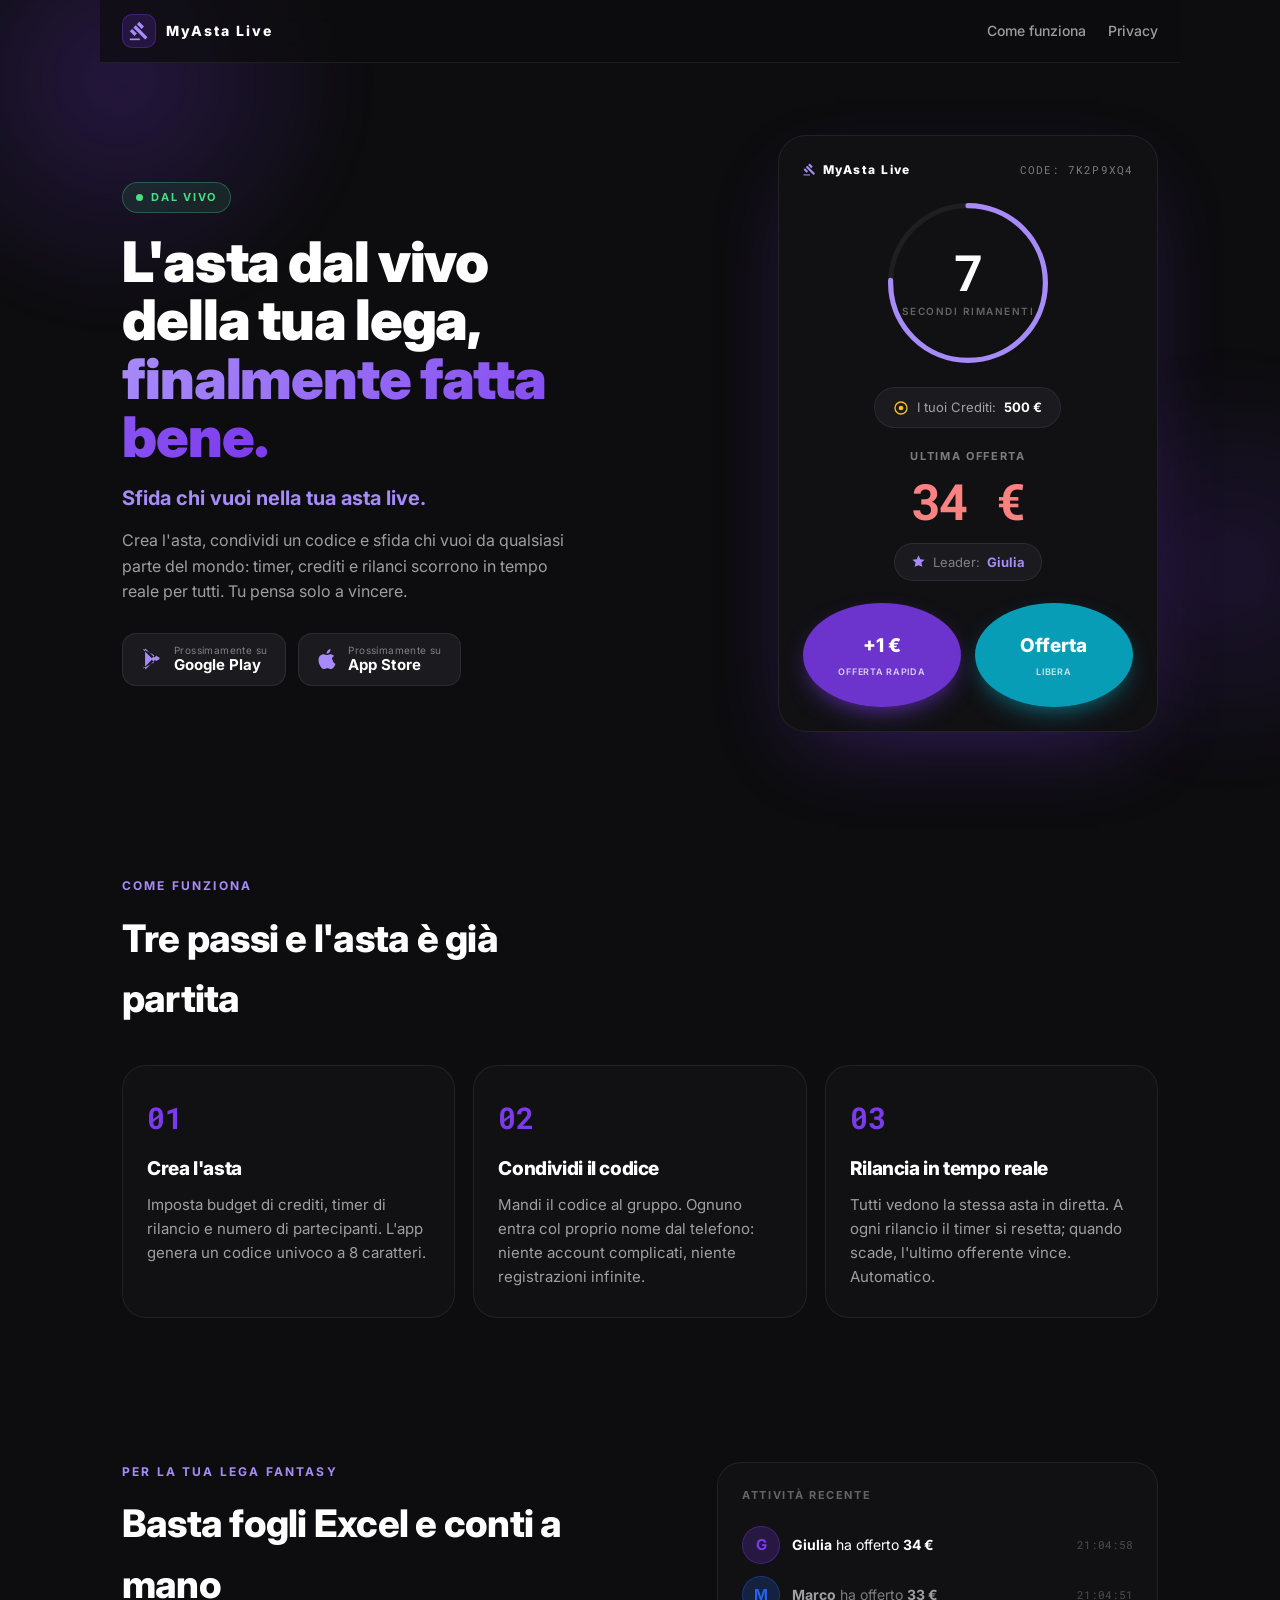
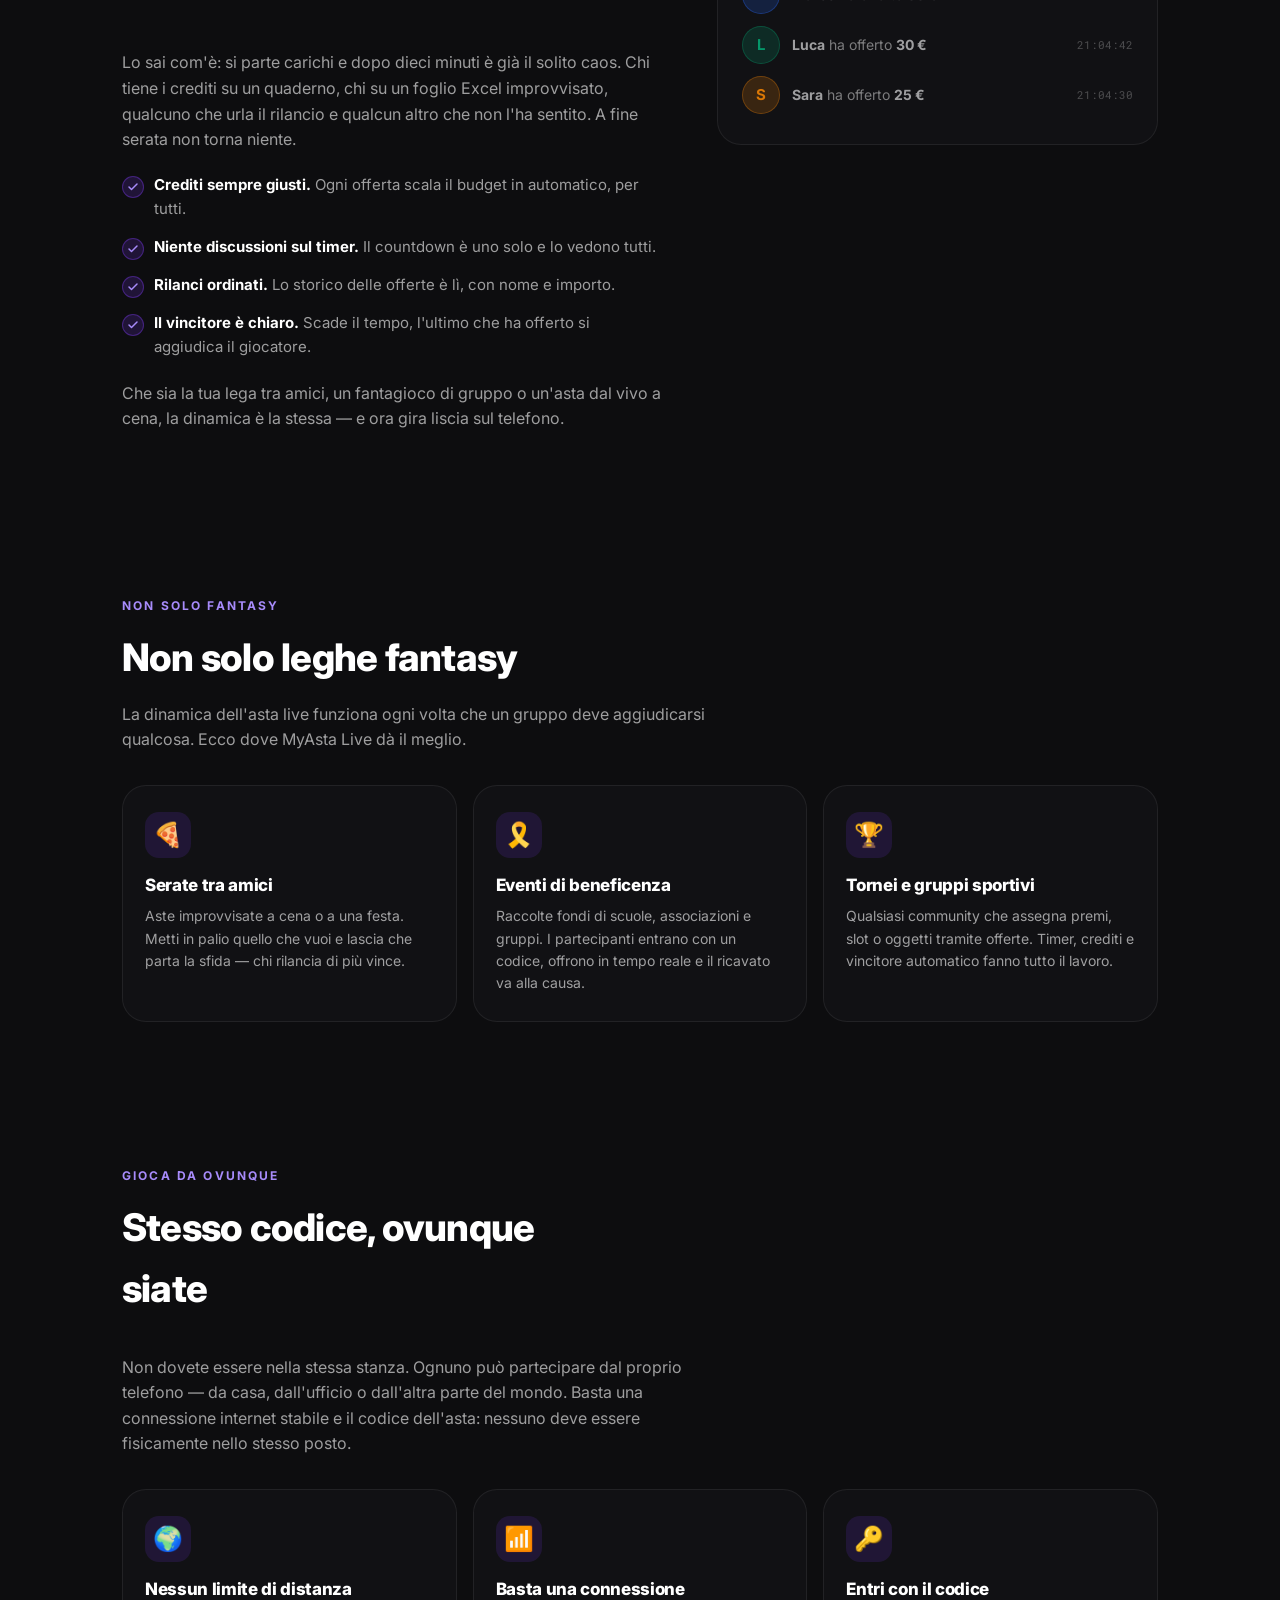
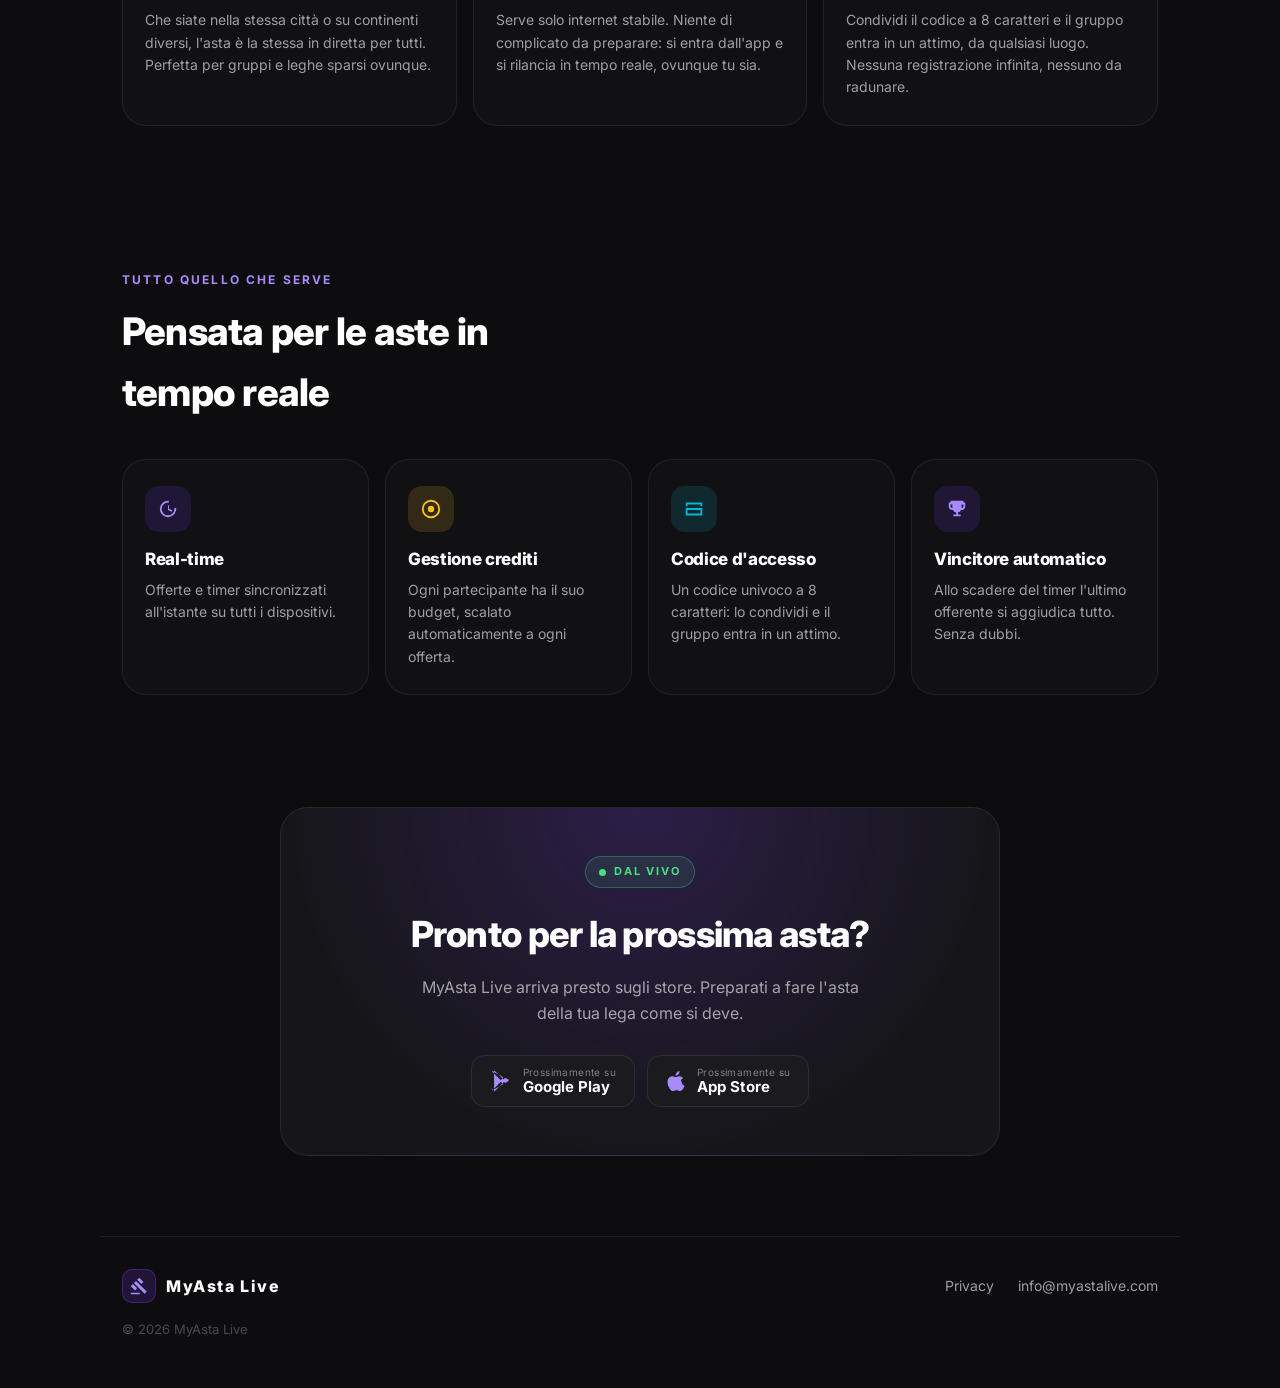
==== commit 49f1326a: "add new section" ====
--- a/index.html
+++ b/index.html
@@ -4,13 +4,13 @@
   <meta charset="UTF-8" />
   <meta name="viewport" content="width=device-width, initial-scale=1.0" />
   <title>MyAsta Live — Sfida chi vuoi nella tua asta live</title>
-  <meta name="description" content="MyAsta Live: l'app per creare e partecipare ad aste dal vivo in tempo reale. Crea l'asta, condividi un codice, rilancia con timer e crediti gestiti in automatico." />
+  <meta name="description" content="MyAsta Live: l'app per creare e partecipare ad aste dal vivo in tempo reale, da qualsiasi parte del mondo. Crea l'asta, condividi un codice, rilancia con timer e crediti gestiti in automatico." />
   <meta name="theme-color" content="#0D0D0F" />
 
   <!-- Open Graph / Twitter -->
   <meta property="og:type" content="website" />
   <meta property="og:title" content="MyAsta Live — Sfida chi vuoi nella tua asta live" />
-  <meta property="og:description" content="Crea e gestisci aste dal vivo in tempo reale: codice d'accesso, timer di rilancio, crediti e vincitore automatico. Tutto dal telefono." />
+  <meta property="og:description" content="Crea e gestisci aste dal vivo in tempo reale, da ovunque nel mondo: codice d'accesso, timer di rilancio, crediti e vincitore automatico. Tutto dal telefono." />
   <meta property="og:url" content="https://myastalive.com/" />
   <meta property="og:image" content="branding/app_icon.png" />
   <meta name="twitter:card" content="summary_large_image" />
@@ -60,8 +60,8 @@
         <span class="live-badge"><span class="live-badge__dot" aria-hidden="true"></span>DAL VIVO</span>
         <h1 class="hero__title">L'asta dal vivo<br />della tua lega,<br /><span class="grad">finalmente fatta bene.</span></h1>
         <p class="hero__subtitle">Sfida chi vuoi nella tua asta live.</p>
-        <p class="hero__lead">Crea l'asta, condividi un codice, e lascia che timer, crediti e
-          rilanci scorrano in tempo reale. Tu pensa solo a vincere.</p>
+        <p class="hero__lead">Crea l'asta, condividi un codice e sfida chi vuoi da qualsiasi parte
+          del mondo: timer, crediti e rilanci scorrono in tempo reale per tutti. Tu pensa solo a vincere.</p>
 
         <div class="store-cta" role="group" aria-label="Disponibilità sugli store">
           <span class="store-btn" aria-disabled="true">
@@ -238,16 +238,45 @@
       </div>
     </section>
 
+    <!-- ===================== GIOCA DA OVUNQUE ===================== -->
+    <section class="section" id="da-ovunque">
+      <p class="section__eyebrow">GIOCA DA OVUNQUE</p>
+      <h2 class="section__title">Stesso codice, ovunque siate</h2>
+      <p class="section__lead">Non dovete essere nella stessa stanza. Ognuno può partecipare dal proprio
+        telefono — da casa, dall'ufficio o dall'altra parte del mondo. Basta una connessione internet
+        stabile e il codice dell'asta: nessuno deve essere fisicamente nello stesso posto.</p>
+      <div class="use-cases">
+        <article class="feature">
+          <span class="feature__icon feature__icon--violet feature__icon--emoji" aria-hidden="true">🌍</span>
+          <h3>Nessun limite di distanza</h3>
+          <p>Che siate nella stessa città o su continenti diversi, l'asta è la stessa in diretta per
+            tutti. Perfetta per gruppi e leghe sparsi ovunque.</p>
+        </article>
+        <article class="feature">
+          <span class="feature__icon feature__icon--violet feature__icon--emoji" aria-hidden="true">📶</span>
+          <h3>Basta una connessione</h3>
+          <p>Serve solo internet stabile. Niente di complicato da preparare: si entra dall'app e si
+            rilancia in tempo reale, ovunque tu sia.</p>
+        </article>
+        <article class="feature">
+          <span class="feature__icon feature__icon--violet feature__icon--emoji" aria-hidden="true">🔑</span>
+          <h3>Entri con il codice</h3>
+          <p>Condividi il codice a 8 caratteri e il gruppo entra in un attimo, da qualsiasi luogo.
+            Nessuna registrazione infinita, nessuno da radunare.</p>
+        </article>
+      </div>
+    </section>
+
     <!-- ===================== FEATURE GRID ===================== -->
     <section class="section" id="funzioni">
       <p class="section__eyebrow">TUTTO QUELLO CHE SERVE</p>
-      <h2 class="section__title">Pensata per le aste dal vivo</h2>
+      <h2 class="section__title">Pensata per le aste in tempo reale</h2>
       <div class="features">
         <article class="feature">
           <span class="feature__icon feature__icon--violet" aria-hidden="true">
             <svg viewBox="0 0 24 24" width="22" height="22"><path fill="currentColor" d="M13 3a9 9 0 1 0 8 8h-2a7 7 0 1 1-6-6V3zm-1 5v5l4 2 .8-1.6L13 11.8V8h-1z"/></svg>
           </span>
-          <h3>Tempo reale</h3>
+          <h3>Real-time</h3>
           <p>Offerte e timer sincronizzati all'istante su tutti i dispositivi.</p>
         </article>
         <article class="feature">
